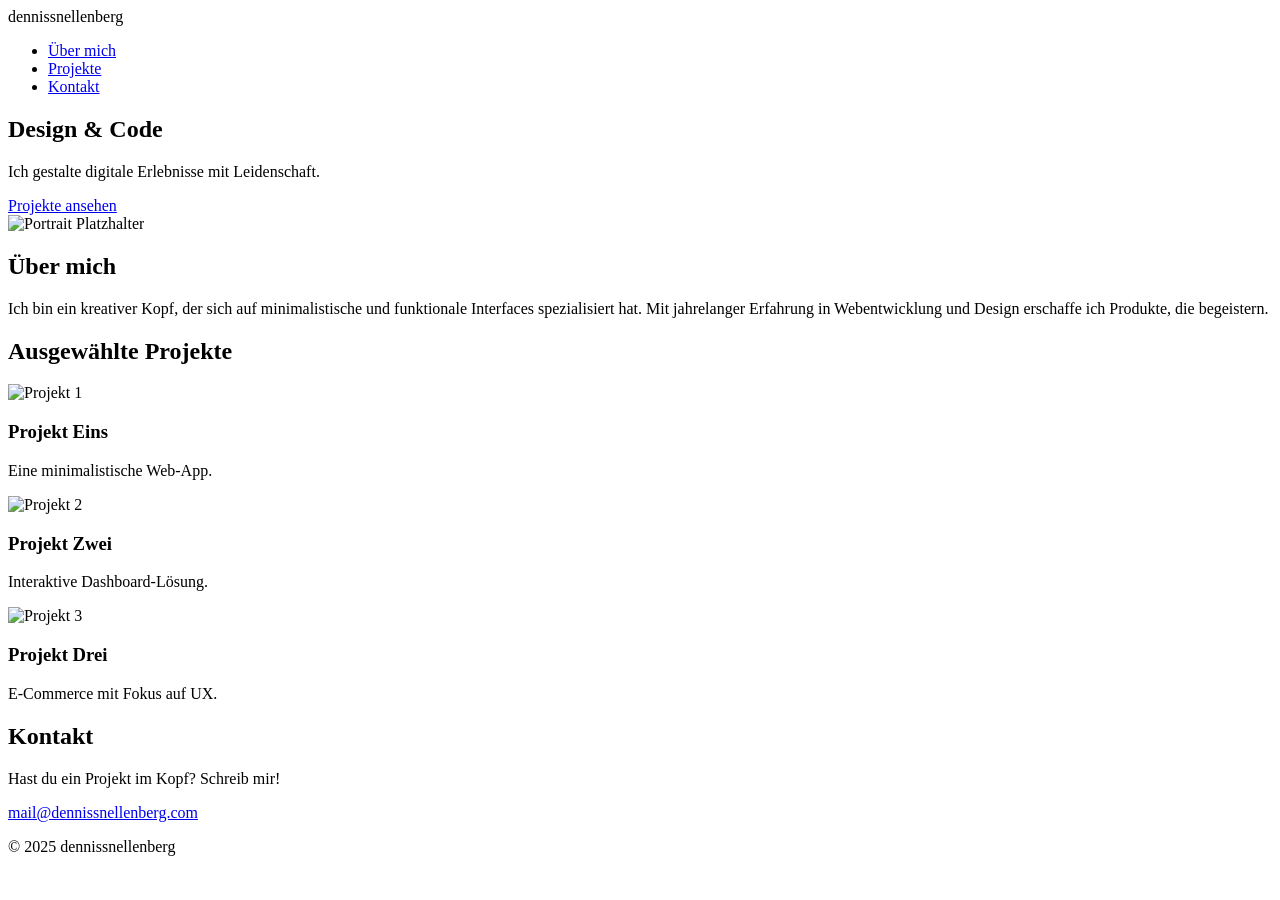
==== index.html @ da9f9df6 "Add initial HTML structure for portfolio site" ====
<!DOCTYPE html>
<html lang="de">
<head>
  <meta charset="UTF-8">
  <meta name="viewport" content="width=device-width, initial-scale=1.0">
  <title>Portfolio – dennissnellenberg</title>
  <link rel="stylesheet" href="style.css">
  <link href="https://fonts.googleapis.com/css2?family=Inter:wght@300;400;600;700&display=swap" rel="stylesheet">
</head>
<body>
  <!-- Navigation -->
  <header>
    <nav>
      <div class="logo">dennissnellenberg</div>
      <ul class="nav-links">
        <li><a href="#about">Über mich</a></li>
        <li><a href="#projects">Projekte</a></li>
        <li><a href="#contact">Kontakt</a></li>
      </ul>
    </nav>
  </header>

  <!-- Hero -->
  <section class="hero">
    <div class="hero-content">
      <h1 class="animate-in">Design & Code</h1>
      <p class="animate-in">Ich gestalte digitale Erlebnisse mit Leidenschaft.</p>
      <a href="#projects" class="btn animate-in">Projekte ansehen</a>
    </div>
  </section>

  <!-- About -->
  <section id="about" class="about">
    <div class="container">
      <div class="about-image animate-in">
        <img src="placeholder-about.jpg" alt="Portrait Platzhalter">
      </div>
      <div class="about-text animate-in">
        <h2>Über mich</h2>
        <p>Ich bin ein kreativer Kopf, der sich auf minimalistische und funktionale Interfaces spezialisiert hat. Mit jahrelanger Erfahrung in Webentwicklung und Design erschaffe ich Produkte, die begeistern.</p>
      </div>
    </div>
  </section>

  <!-- Projects -->
  <section id="projects" class="projects">
    <div class="container">
      <h2 class="animate-in">Ausgewählte Projekte</h2>
      <div class="project-grid">
        <div class="project-card animate-in">
          <img src="placeholder-project1.jpg" alt="Projekt 1">
          <div class="project-info">
            <h3>Projekt Eins</h3>
            <p>Eine minimalistische Web-App.</p>
          </div>
        </div>
        <div class="project-card animate-in">
          <img src="placeholder-project2.jpg" alt="Projekt 2">
          <div class="project-info">
            <h3>Projekt Zwei</h3>
            <p>Interaktive Dashboard-Lösung.</p>
          </div>
        </div>
        <div class="project-card animate-in">
          <img src="placeholder-project3.jpg" alt="Projekt 3">
          <div class="project-info">
            <h3>Projekt Drei</h3>
            <p>E-Commerce mit Fokus auf UX.</p>
          </div>
        </div>
      </div>
    </div>
  </section>

  <!-- Contact -->
  <section id="contact" class="contact">
    <div class="container">
      <h2 class="animate-in">Kontakt</h2>
      <p class="animate-in">Hast du ein Projekt im Kopf? Schreib mir!</p>
      <a href="mailto:mail@dennissnellenberg.com" class="btn animate-in">mail@dennissnellenberg.com</a>
    </div>
  </section>

  <footer>
    <p>&copy; 2025 dennissnellenberg</p>
  </footer>

  <script src="app.js"></script>
</body>
</html>
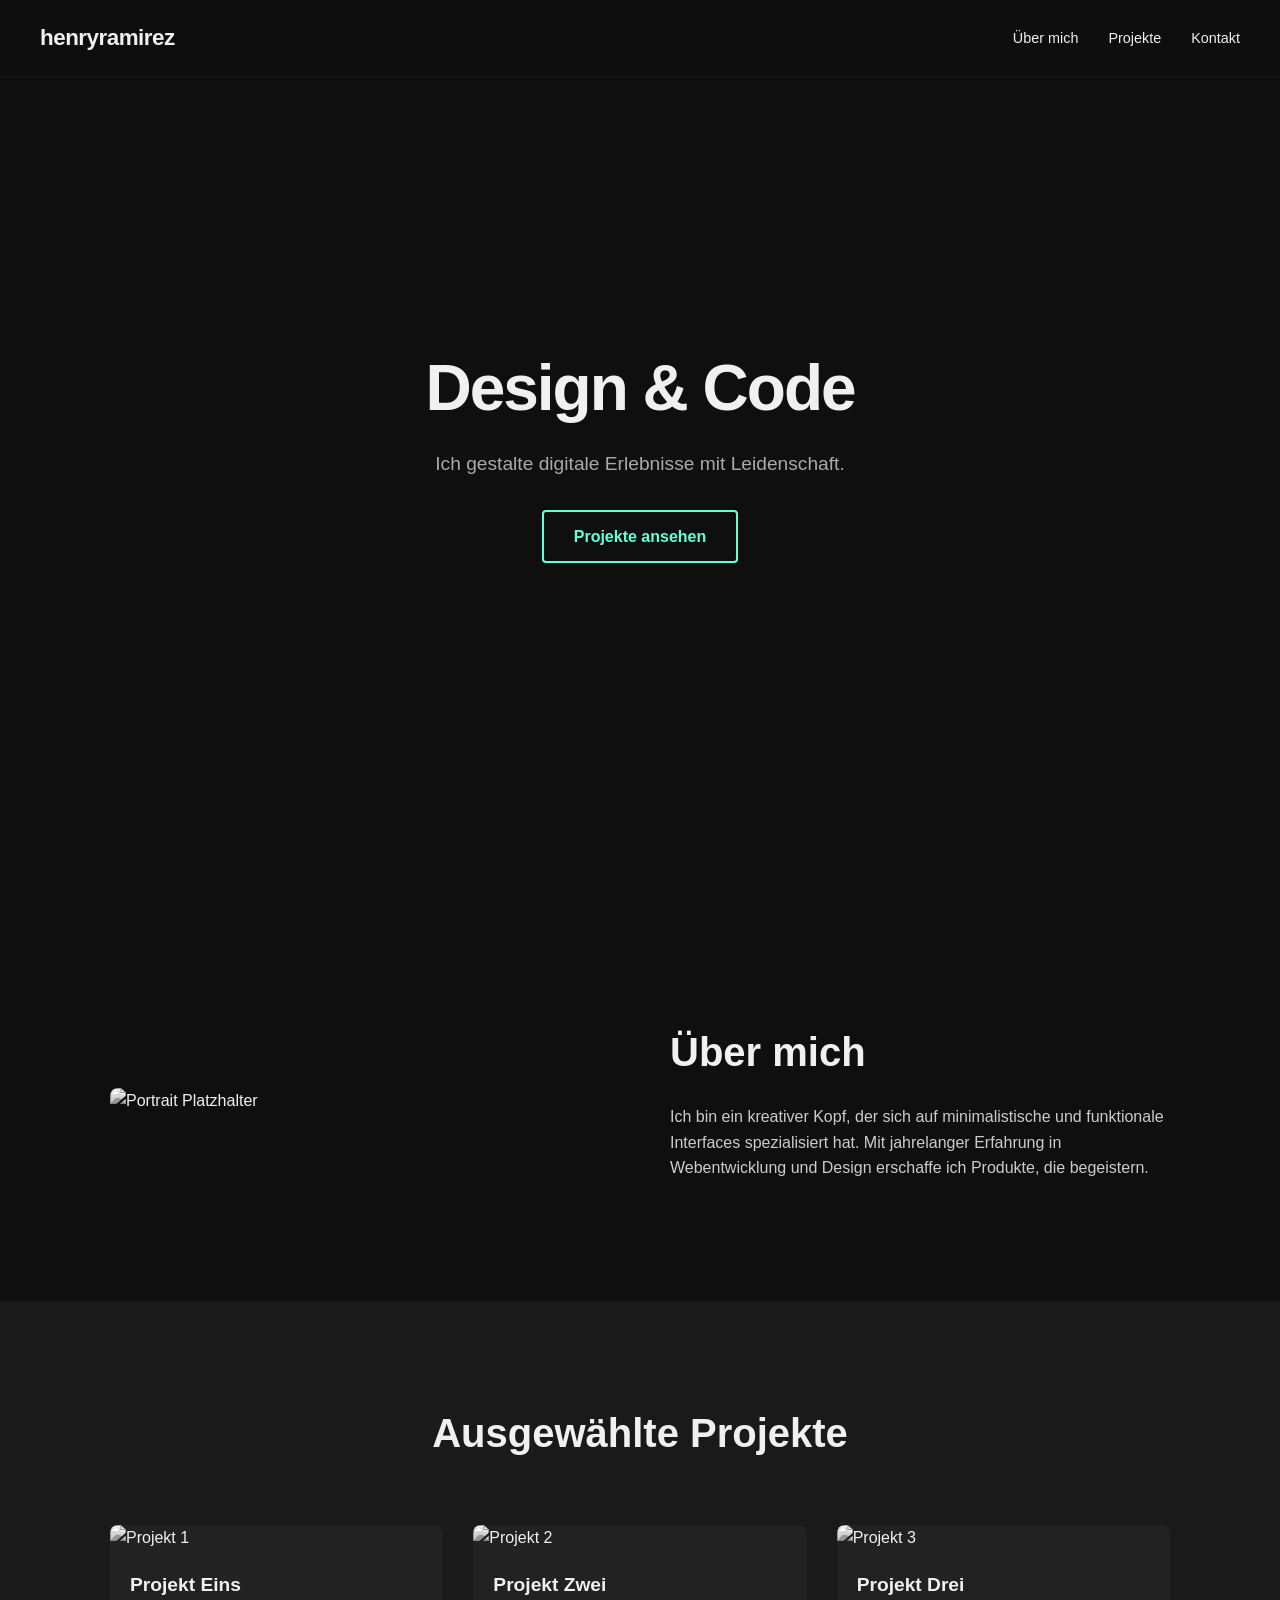
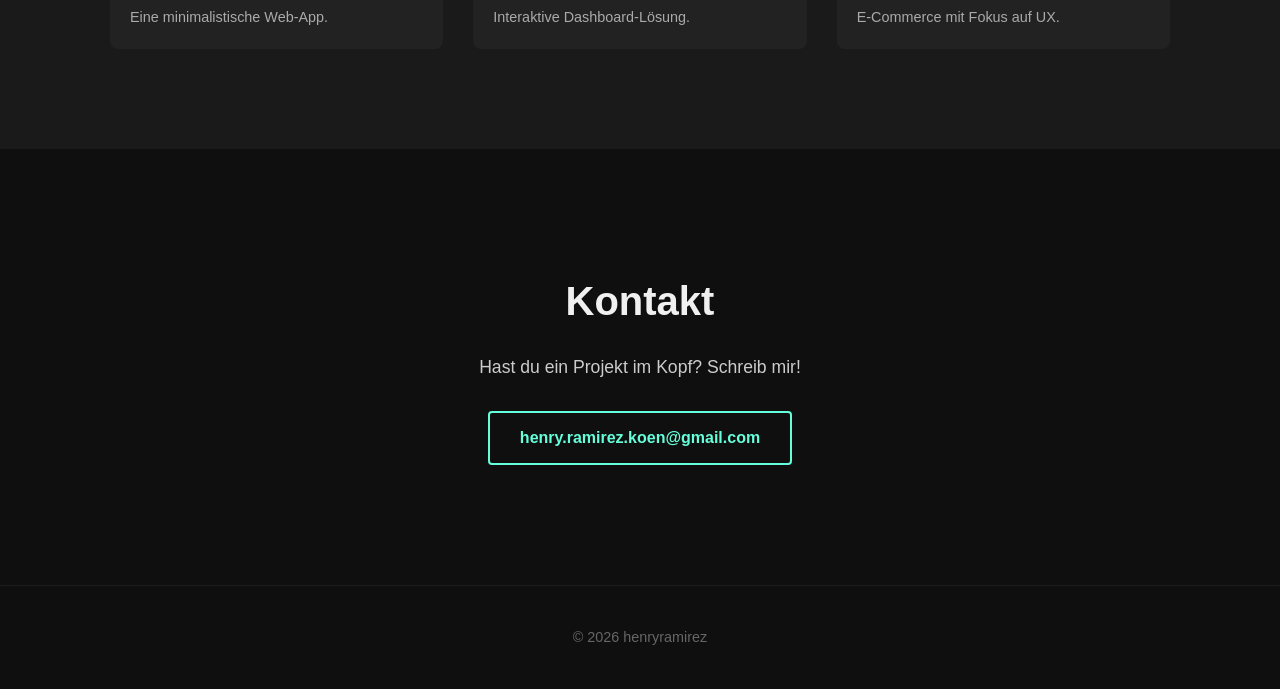
==== commit c095ce8f: "Update portfolio details for Henry Ramirez" ====
--- a/index.html
+++ b/index.html
@@ -3,7 +3,7 @@
 <head>
   <meta charset="UTF-8">
   <meta name="viewport" content="width=device-width, initial-scale=1.0">
-  <title>Portfolio – dennissnellenberg</title>
+  <title>Portfolio – Henry Ramirez</title>
   <link rel="stylesheet" href="style.css">
   <link href="https://fonts.googleapis.com/css2?family=Inter:wght@300;400;600;700&display=swap" rel="stylesheet">
 </head>
@@ -11,7 +11,7 @@
   <!-- Navigation -->
   <header>
     <nav>
-      <div class="logo">dennissnellenberg</div>
+      <div class="logo">henryramirez</div>
       <ul class="nav-links">
         <li><a href="#about">Über mich</a></li>
         <li><a href="#projects">Projekte</a></li>
@@ -77,12 +77,12 @@
     <div class="container">
       <h2 class="animate-in">Kontakt</h2>
       <p class="animate-in">Hast du ein Projekt im Kopf? Schreib mir!</p>
-      <a href="mailto:mail@dennissnellenberg.com" class="btn animate-in">mail@dennissnellenberg.com</a>
+      <a href="mailto:mail@dennissnellenberg.com" class="btn animate-in">henry.ramirez.koen@gmail.com</a>
     </div>
   </section>
 
   <footer>
-    <p>&copy; 2025 dennissnellenberg</p>
+    <p>&copy; 2026 henryramirez</p>
   </footer>
 
   <script src="app.js"></script>
--- a/style.css
+++ b/style.css
@@ -0,0 +1,249 @@
+/* Reset & Base */
+* {
+  margin: 0;
+  padding: 0;
+  box-sizing: border-box;
+}
+
+body {
+  font-family: 'Inter', sans-serif;
+  background: #0f0f0f;
+  color: #f0f0f0;
+  line-height: 1.6;
+  scroll-behavior: smooth;
+}
+
+.container {
+  max-width: 1100px;
+  margin: 0 auto;
+  padding: 0 20px;
+}
+
+/* Header / Navigation */
+header {
+  position: fixed;
+  top: 0;
+  width: 100%;
+  background: rgba(15, 15, 15, 0.9);
+  backdrop-filter: blur(10px);
+  z-index: 100;
+  border-bottom: 1px solid rgba(255, 255, 255, 0.05);
+}
+
+nav {
+  display: flex;
+  justify-content: space-between;
+  align-items: center;
+  padding: 20px 40px;
+}
+
+.logo {
+  font-weight: 700;
+  font-size: 1.4rem;
+  letter-spacing: -0.5px;
+}
+
+.nav-links {
+  list-style: none;
+  display: flex;
+  gap: 30px;
+}
+
+.nav-links a {
+  color: #f0f0f0;
+  text-decoration: none;
+  font-size: 0.9rem;
+  font-weight: 400;
+  transition: color 0.3s;
+}
+
+.nav-links a:hover {
+  color: #64ffda;
+}
+
+/* Hero */
+.hero {
+  height: 100vh;
+  display: flex;
+  align-items: center;
+  justify-content: center;
+  text-align: center;
+  padding: 0 20px;
+}
+
+.hero-content h1 {
+  font-size: 4rem;
+  font-weight: 700;
+  letter-spacing: -2px;
+  margin-bottom: 10px;
+}
+
+.hero-content p {
+  font-size: 1.2rem;
+  color: #aaa;
+  margin-bottom: 30px;
+}
+
+.btn {
+  display: inline-block;
+  background: transparent;
+  border: 2px solid #64ffda;
+  color: #64ffda;
+  padding: 12px 30px;
+  text-decoration: none;
+  border-radius: 4px;
+  font-weight: 600;
+  transition: background 0.3s, color 0.3s;
+}
+
+.btn:hover {
+  background: #64ffda;
+  color: #0f0f0f;
+}
+
+/* About */
+.about {
+  padding: 120px 0;
+}
+
+.about .container {
+  display: grid;
+  grid-template-columns: 1fr 1fr;
+  gap: 60px;
+  align-items: center;
+}
+
+.about-image img {
+  width: 100%;
+  border-radius: 8px;
+  filter: grayscale(100%);
+  transition: filter 0.3s;
+}
+
+.about-image img:hover {
+  filter: grayscale(0%);
+}
+
+.about-text h2 {
+  font-size: 2.5rem;
+  margin-bottom: 20px;
+}
+
+.about-text p {
+  color: #ccc;
+}
+
+/* Projects */
+.projects {
+  padding: 100px 0;
+  background: #1a1a1a;
+}
+
+.projects h2 {
+  font-size: 2.5rem;
+  text-align: center;
+  margin-bottom: 60px;
+}
+
+.project-grid {
+  display: grid;
+  grid-template-columns: repeat(3, 1fr);
+  gap: 30px;
+}
+
+.project-card {
+  background: #222;
+  border-radius: 8px;
+  overflow: hidden;
+  transition: transform 0.3s, box-shadow 0.3s;
+  cursor: pointer;
+}
+
+.project-card:hover {
+  transform: translateY(-10px);
+  box-shadow: 0 20px 40px rgba(0, 0, 0, 0.5);
+}
+
+.project-card img {
+  width: 100%;
+  height: 200px;
+  object-fit: cover;
+  filter: grayscale(100%);
+  transition: filter 0.3s;
+}
+
+.project-card:hover img {
+  filter: grayscale(0%);
+}
+
+.project-info {
+  padding: 20px;
+}
+
+.project-info h3 {
+  font-size: 1.2rem;
+  margin-bottom: 5px;
+}
+
+.project-info p {
+  color: #aaa;
+  font-size: 0.9rem;
+}
+
+/* Contact */
+.contact {
+  padding: 120px 0;
+  text-align: center;
+}
+
+.contact h2 {
+  font-size: 2.5rem;
+  margin-bottom: 20px;
+}
+
+.contact p {
+  font-size: 1.1rem;
+  color: #ccc;
+  margin-bottom: 30px;
+}
+
+/* Footer */
+footer {
+  text-align: center;
+  padding: 40px 0;
+  border-top: 1px solid rgba(255, 255, 255, 0.05);
+  color: #666;
+  font-size: 0.9rem;
+}
+
+/* Scroll-Animationen */
+.animate-in {
+  opacity: 0;
+  transform: translateY(30px);
+  transition: opacity 0.6s ease-out, transform 0.6s ease-out;
+}
+
+.animate-in.visible {
+  opacity: 1;
+  transform: translateY(0);
+}
+
+/* Responsive */
+@media (max-width: 768px) {
+  .hero-content h1 {
+    font-size: 2.5rem;
+  }
+  .about .container {
+    grid-template-columns: 1fr;
+  }
+  .project-grid {
+    grid-template-columns: 1fr;
+  }
+  nav {
+    flex-direction: column;
+    gap: 10px;
+  }
+  .nav-links {
+    gap: 15px;
+  }
+}
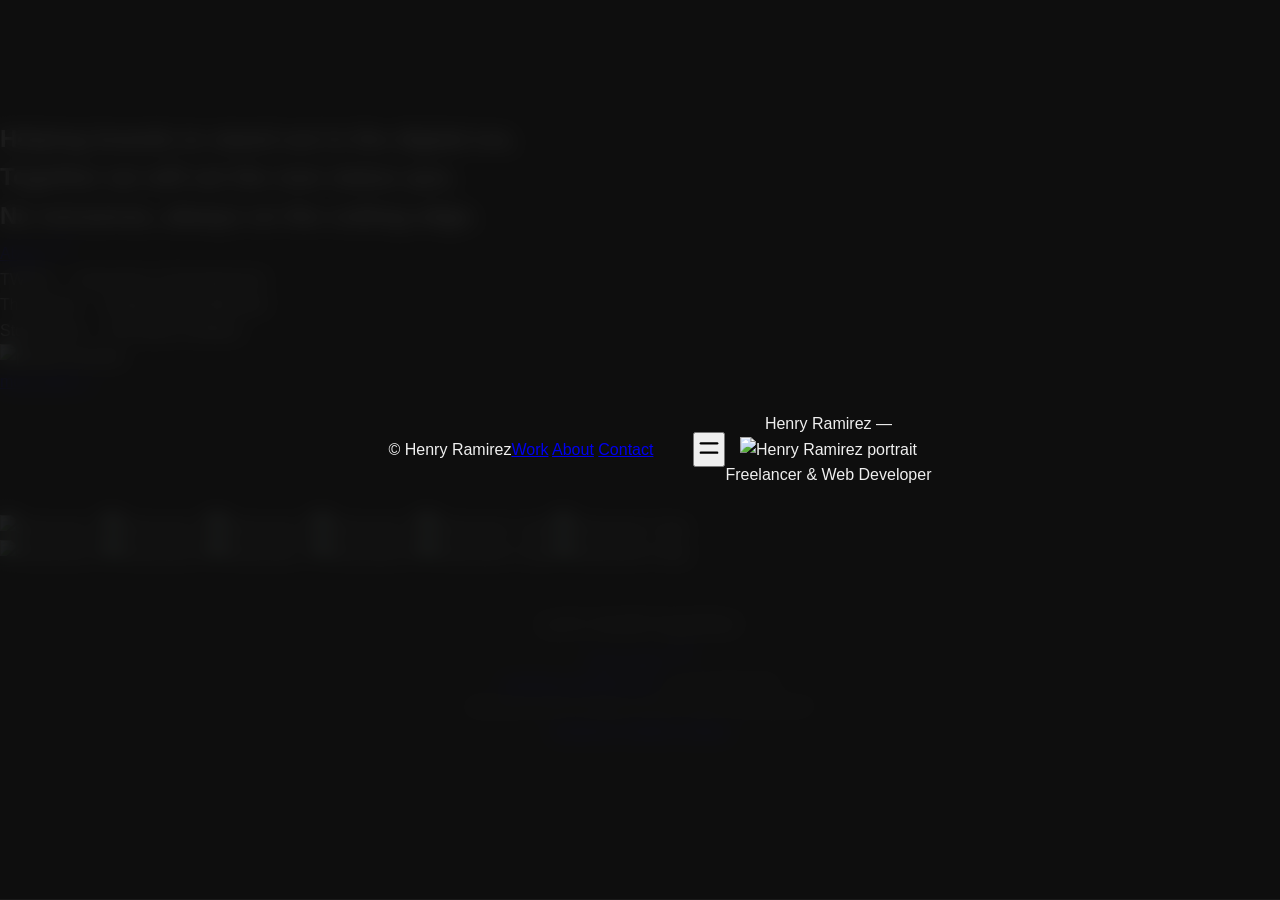
==== commit e108adad: "Refactor index.html for language and content updates Updated HTML structure, changed language to Eng" ====
--- a/index.html
+++ b/index.html
@@ -1,90 +1,211 @@
 <!DOCTYPE html>
-<html lang="de">
+<html lang="en">
 <head>
-  <meta charset="UTF-8">
-  <meta name="viewport" content="width=device-width, initial-scale=1.0">
-  <title>Portfolio – Henry Ramirez</title>
-  <link rel="stylesheet" href="style.css">
-  <link href="https://fonts.googleapis.com/css2?family=Inter:wght@300;400;600;700&display=swap" rel="stylesheet">
+    <meta charset="UTF-8" />
+    <meta name="viewport" content="width=device-width, initial-scale=1.0" />
+    <title>Henry Ramirez — Freelancer &amp; Web Developer</title>
+
+    <!-- Google Fonts: Roboto Flex (variable, modern sans-serif) -->
+    <link rel="preconnect" href="https://fonts.googleapis.com" />
+    <link rel="preconnect" href="https://fonts.gstatic.com" crossorigin />
+    <link href="https://fonts.googleapis.com/css2?family=Roboto+Flex:opsz,wdth,wght@8..144,50..150,100..1000&display=swap" rel="stylesheet" />
+
+    <!-- Stylesheet -->
+    <link rel="stylesheet" href="style.css" />
 </head>
 <body>
-  <!-- Navigation -->
-  <header>
-    <nav>
-      <div class="logo">henryramirez</div>
-      <ul class="nav-links">
-        <li><a href="#about">Über mich</a></li>
-        <li><a href="#projects">Projekte</a></li>
-        <li><a href="#contact">Kontakt</a></li>
-      </ul>
-    </nav>
-  </header>
-
-  <!-- Hero -->
-  <section class="hero">
-    <div class="hero-content">
-      <h1 class="animate-in">Design & Code</h1>
-      <p class="animate-in">Ich gestalte digitale Erlebnisse mit Leidenschaft.</p>
-      <a href="#projects" class="btn animate-in">Projekte ansehen</a>
-    </div>
-  </section>
-
-  <!-- About -->
-  <section id="about" class="about">
-    <div class="container">
-      <div class="about-image animate-in">
-        <img src="placeholder-about.jpg" alt="Portrait Platzhalter">
-      </div>
-      <div class="about-text animate-in">
-        <h2>Über mich</h2>
-        <p>Ich bin ein kreativer Kopf, der sich auf minimalistische und funktionale Interfaces spezialisiert hat. Mit jahrelanger Erfahrung in Webentwicklung und Design erschaffe ich Produkte, die begeistern.</p>
-      </div>
-    </div>
-  </section>
-
-  <!-- Projects -->
-  <section id="projects" class="projects">
-    <div class="container">
-      <h2 class="animate-in">Ausgewählte Projekte</h2>
-      <div class="project-grid">
-        <div class="project-card animate-in">
-          <img src="placeholder-project1.jpg" alt="Projekt 1">
-          <div class="project-info">
-            <h3>Projekt Eins</h3>
-            <p>Eine minimalistische Web-App.</p>
-          </div>
-        </div>
-        <div class="project-card animate-in">
-          <img src="placeholder-project2.jpg" alt="Projekt 2">
-          <div class="project-info">
-            <h3>Projekt Zwei</h3>
-            <p>Interaktive Dashboard-Lösung.</p>
-          </div>
-        </div>
-        <div class="project-card animate-in">
-          <img src="placeholder-project3.jpg" alt="Projekt 3">
-          <div class="project-info">
-            <h3>Projekt Drei</h3>
-            <p>E-Commerce mit Fokus auf UX.</p>
-          </div>
-        </div>
-      </div>
-    </div>
-  </section>
-
-  <!-- Contact -->
-  <section id="contact" class="contact">
-    <div class="container">
-      <h2 class="animate-in">Kontakt</h2>
-      <p class="animate-in">Hast du ein Projekt im Kopf? Schreib mir!</p>
-      <a href="mailto:mail@dennissnellenberg.com" class="btn animate-in">henry.ramirez.koen@gmail.com</a>
-    </div>
-  </section>
-
-  <footer>
-    <p>&copy; 2026 henryramirez</p>
-  </footer>
-
-  <script src="app.js"></script>
+
+    <!-- ============================================================
+    SECTION 1: HERO — Light Theme (#EFEDE3)
+    ============================================================ -->
+    <header class="hero" id="hero">
+
+        <!-- Primary Navigation -->
+        <nav class="nav-primary" id="navPrimary">
+            <div class="nav__left">
+                <span class="nav__copyright">© Henry Ramirez</span>
+            </div>
+            <div class="nav__right">
+                <a href="/work" class="nav__link">Work</a>
+                <a href="/about" class="nav__link">About</a>
+                <a href="/contact" class="nav__link">Contact</a>
+            </div>
+        </nav>
+
+        <!-- Floating burger button (hidden by default, shown on scroll via JS) -->
+        <!-- Heroicon: "bars-3" – three horizontal lines, but we style two lines in CSS to match denissnellenberg aesthetic -->
+        <button class="nav-burger" id="navBurger" aria-label="Open menu">
+            <svg xmlns="http://www.w3.org/2000/svg" width="28" height="28" viewBox="0 0 24 24" fill="none" stroke="currentColor" stroke-width="2" stroke-linecap="round" stroke-linejoin="round">
+                <line x1="5" y1="8" x2="19" y2="8" />
+                <line x1="5" y1="16" x2="19" y2="16" />
+            </svg>
+        </button>
+
+        <!-- Hero inner layout -->
+        <div class="hero__inner">
+
+            <!-- Kinetic typography running line -->
+            <div class="hero__kinetic" id="kineticLine">
+                <span class="kinetic__text">Henry Ramirez —</span>
+            </div>
+
+            <!-- Hero content: portrait + floating info -->
+            <div class="hero__content">
+                <!-- Portrait (placeholder from Unsplash) -->
+                <div class="hero__portrait">
+                    <img src="https://images.unsplash.com/photo-1560250097-0b93528c311a?w=400&h=500&fit=crop&crop=face&auto=format" alt="Henry Ramirez portrait" width="400" height="500" loading="eager" />
+                </div>
+
+                <!-- Floating info block -->
+                <div class="hero__info">
+                    <span class="hero__info-tag">Freelancer &amp; Web Developer</span>
+                </div>
+            </div>
+
+        </div>
+    </header>
+
+
+    <!-- ============================================================
+    SECTION 2: ABOUT — Light Theme (#EFEDE3)
+    ============================================================ -->
+    <section class="about" id="about">
+
+        <div class="about__grid">
+            <!-- Left column: heading statement -->
+            <div class="about__col about__col--text">
+                <h2 class="about__heading">
+                    Helping brands to stand out in the digital era.<br />
+                    Together we will set the new status quo.<br />
+                    No nonsense, always on the cutting edge.
+                </h2>
+            </div>
+
+            <!-- Right column: circular CTA button -->
+            <div class="about__col about__col--cta">
+                <a href="/about" class="circle-cta" id="aboutCta">
+                    <span class="circle-cta__label">About</span>
+                    <svg class="circle-cta__arrow" xmlns="http://www.w3.org/2000/svg" width="24" height="24" viewBox="0 0 24 24" fill="none" stroke="currentColor" stroke-width="2" stroke-linecap="round" stroke-linejoin="round">
+                        <line x1="5" y1="12" x2="19" y2="12" />
+                        <polyline points="12 5 19 12 12 19" />
+                    </svg>
+                </a>
+            </div>
+        </div>
+
+        <!-- Interactive Coded Projects List -->
+        <div class="projects-list" id="projectsList">
+            <!-- Each project item: data-url for external link, data-thumb for preview image -->
+            <div class="project-item" data-url="https://twice.com" data-thumb="https://images.unsplash.com/photo-1633356122102-3fe601e05bd2?w=300&h=200&fit=crop&auto=format">
+                <div class="project-item__inner">
+                    <span class="project-item__title">TWICE</span>
+                    <span class="project-item__sep">—</span>
+                    <span class="project-item__desc">Interaction &amp; Development</span>
+                </div>
+                <div class="project-item__border"></div>
+            </div>
+
+            <div class="project-item" data-url="https://thedamai.com" data-thumb="https://images.unsplash.com/photo-1541888946425-d81bb0f8e7a0?w=300&h=200&fit=crop&auto=format">
+                <div class="project-item__inner">
+                    <span class="project-item__title">The Damai</span>
+                    <span class="project-item__sep">—</span>
+                    <span class="project-item__desc">Design &amp; Development</span>
+                </div>
+                <div class="project-item__border"></div>
+            </div>
+
+            <div class="project-item" data-url="https://example.com/studio" data-thumb="https://images.unsplash.com/photo-1558618666-fcd25c85f82e?w=300&h=200&fit=crop&auto=format">
+                <div class="project-item__inner">
+                    <span class="project-item__title">Studio Alba</span>
+                    <span class="project-item__sep">—</span>
+                    <span class="project-item__desc">Full‑stack &amp; Motion</span>
+                </div>
+                <div class="project-item__border"></div>
+            </div>
+        </div>
+
+        <!-- Floating preview container (hidden by default) -->
+        <div class="floating-preview" id="floatingPreview">
+            <img class="floating-preview__img" src="" alt="project preview" />
+        </div>
+
+        <!-- Section footer: more work link -->
+        <div class="about__footer">
+            <a href="/work" class="more-work-link">more work <span class="more-work-arrow">↗</span></a>
+        </div>
+
+    </section>
+
+
+    <!-- ============================================================
+    SECTION 3: ANIMATED SHOWCASE GALLERY — Light Theme (#EFEDE3)
+    ============================================================ -->
+    <section class="gallery" id="gallery">
+
+        <div class="gallery__row gallery__row--left" id="galleryRow1">
+            <div class="gallery__track">
+                <!-- Duplicate images for seamless loop feel -->
+                <img src="https://images.unsplash.com/photo-1460925895917-afdab827c52f?w=280&h=200&fit=crop&auto=format" alt="showcase 1" width="280" height="200" loading="lazy" />
+                <img src="https://images.unsplash.com/photo-1504384308090-c894fdcc538d?w=280&h=200&fit=crop&auto=format" alt="showcase 2" width="280" height="200" loading="lazy" />
+                <img src="https://images.unsplash.com/photo-1498050108023-c5249f4df085?w=280&h=200&fit=crop&auto=format" alt="showcase 3" width="280" height="200" loading="lazy" />
+                <img src="https://images.unsplash.com/photo-1551288049-bebda4e38f71?w=280&h=200&fit=crop&auto=format" alt="showcase 4" width="280" height="200" loading="lazy" />
+                <img src="https://images.unsplash.com/photo-1460925895917-afdab827c52f?w=280&h=200&fit=crop&auto=format" alt="showcase 1 dup" width="280" height="200" loading="lazy" />
+                <img src="https://images.unsplash.com/photo-1504384308090-c894fdcc538d?w=280&h=200&fit=crop&auto=format" alt="showcase 2 dup" width="280" height="200" loading="lazy" />
+            </div>
+        </div>
+
+        <div class="gallery__row gallery__row--right" id="galleryRow2">
+            <div class="gallery__track">
+                <img src="https://images.unsplash.com/photo-1517245386807-bb43f82c33c4?w=280&h=200&fit=crop&auto=format" alt="showcase 5" width="280" height="200" loading="lazy" />
+                <img src="https://images.unsplash.com/photo-1552664730-d307ca884978?w=280&h=200&fit=crop&auto=format" alt="showcase 6" width="280" height="200" loading="lazy" />
+                <img src="https://images.unsplash.com/photo-1522071820081-009f0129c71c?w=280&h=200&fit=crop&auto=format" alt="showcase 7" width="280" height="200" loading="lazy" />
+                <img src="https://images.unsplash.com/photo-1559136555-9303baea8ebd?w=280&h=200&fit=crop&auto=format" alt="showcase 8" width="280" height="200" loading="lazy" />
+                <img src="https://images.unsplash.com/photo-1517245386807-bb43f82c33c4?w=280&h=200&fit=crop&auto=format" alt="showcase 5 dup" width="280" height="200" loading="lazy" />
+                <img src="https://images.unsplash.com/photo-1552664730-d307ca884978?w=280&h=200&fit=crop&auto=format" alt="showcase 6 dup" width="280" height="200" loading="lazy" />
+            </div>
+        </div>
+
+    </section>
+
+
+    <!-- ============================================================
+    SECTION 4: CONTACT FOOTER — Dark Theme (#302F2C)
+    ============================================================ -->
+    <footer class="contact-footer" id="contact">
+
+        <!-- Main CTA area -->
+        <div class="contact__main">
+            <h2 class="contact__heading">Let's build together</h2>
+            <a href="/contact" class="circle-cta circle-cta--light" id="contactCta">
+                <span class="circle-cta__label">Get in touch</span>
+                <svg class="circle-cta__arrow" xmlns="http://www.w3.org/2000/svg" width="24" height="24" viewBox="0 0 24 24" fill="none" stroke="currentColor" stroke-width="2" stroke-linecap="round" stroke-linejoin="round">
+                    <line x1="5" y1="12" x2="19" y2="12" />
+                    <polyline points="12 5 19 12 12 19" />
+                </svg>
+            </a>
+        </div>
+
+        <!-- Contact info badges -->
+        <div class="contact__badges">
+            <a href="mailto:info@henryramirez.com" class="badge-pill">info@henryramirez.com</a>
+            <span class="badge-pill">+1 (212) 555‑0182</span>
+        </div>
+
+        <!-- Absolute bottom footer -->
+        <div class="contact__bottom">
+            <span class="bottom__left">VERSION 2026 © Edition</span>
+            <span class="bottom__center" id="localTime">LOCAL TIME 10:23 AM EST</span>
+            <div class="bottom__right">
+                <a href="https://instagram.com" class="social-link" target="_blank" rel="noopener">Instagram</a>
+                <a href="https://linkedin.com" class="social-link" target="_blank" rel="noopener">LinkedIn</a>
+                <a href="https://linktr.ee" class="social-link" target="_blank" rel="noopener">Linktree</a>
+            </div>
+        </div>
+
+    </footer>
+
+
+    <!-- JavaScript -->
+    <script src="app.js"></script>
 </body>
 </html>
